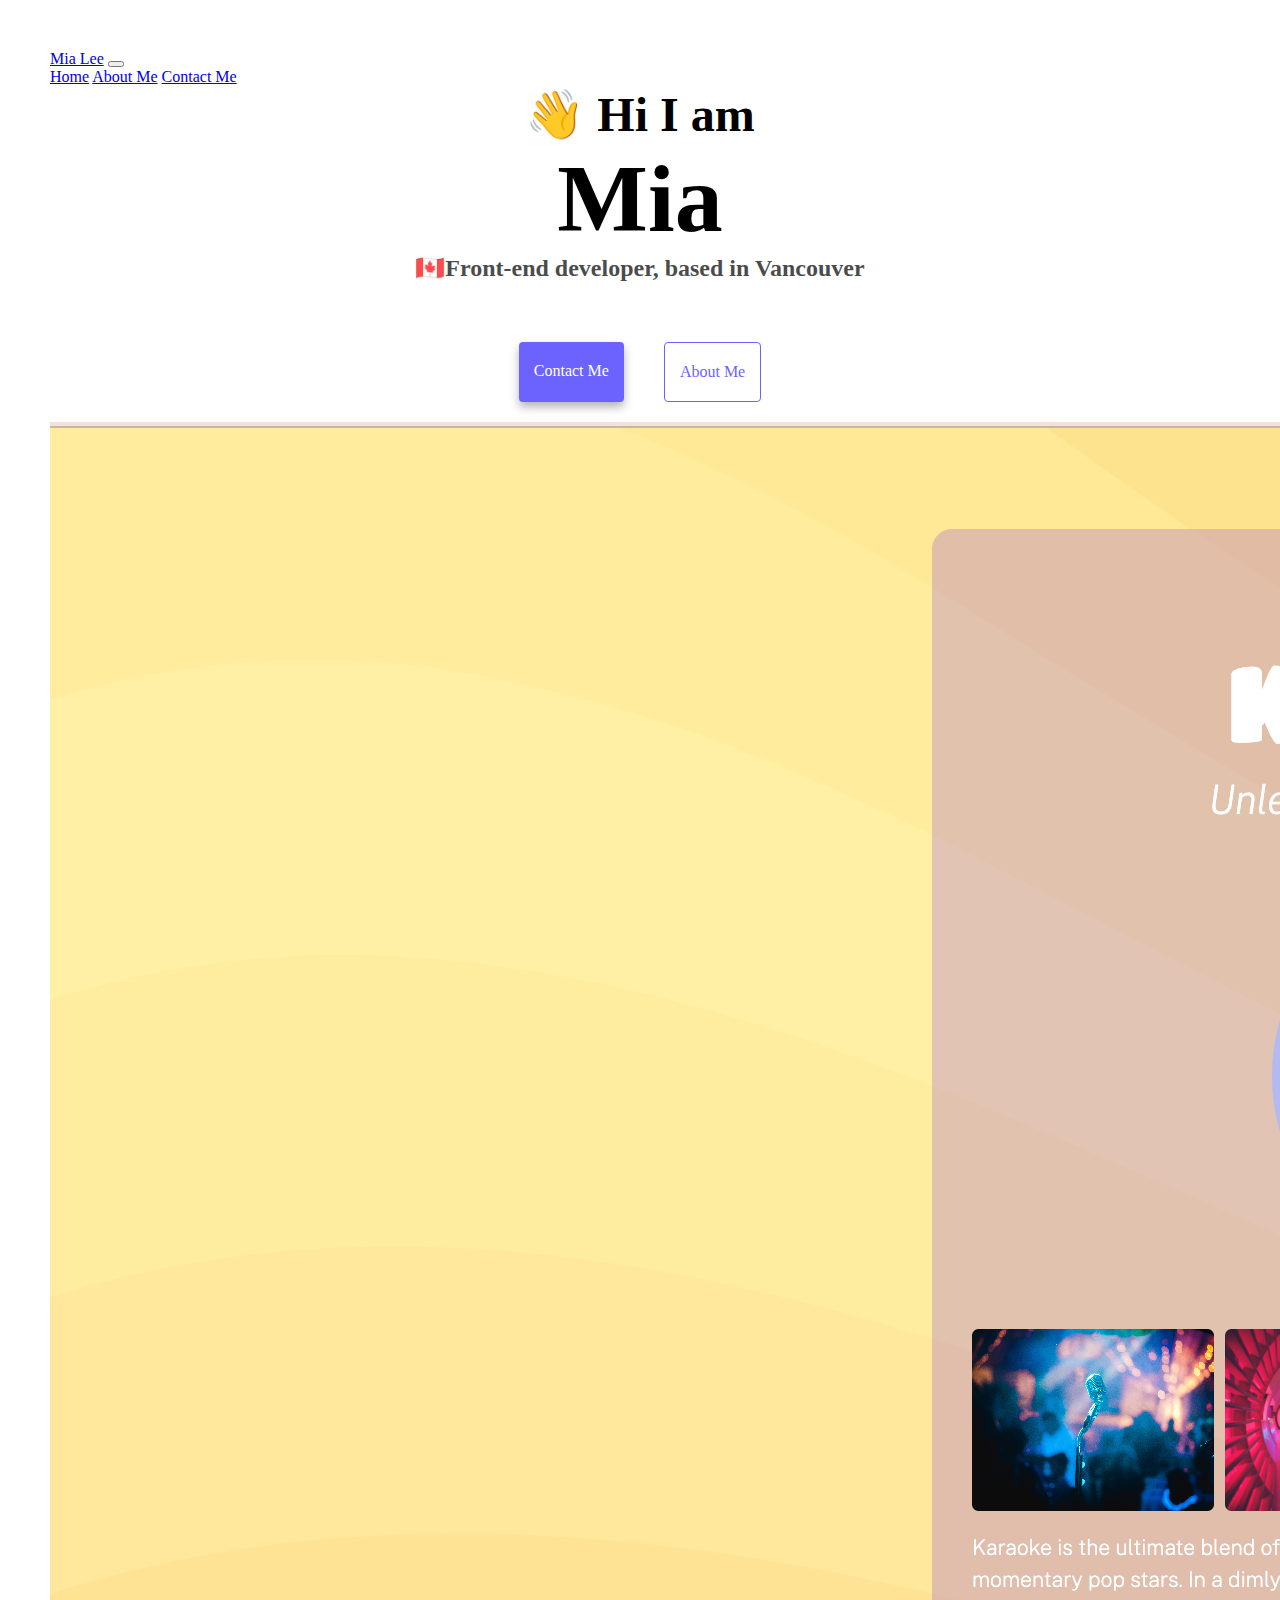
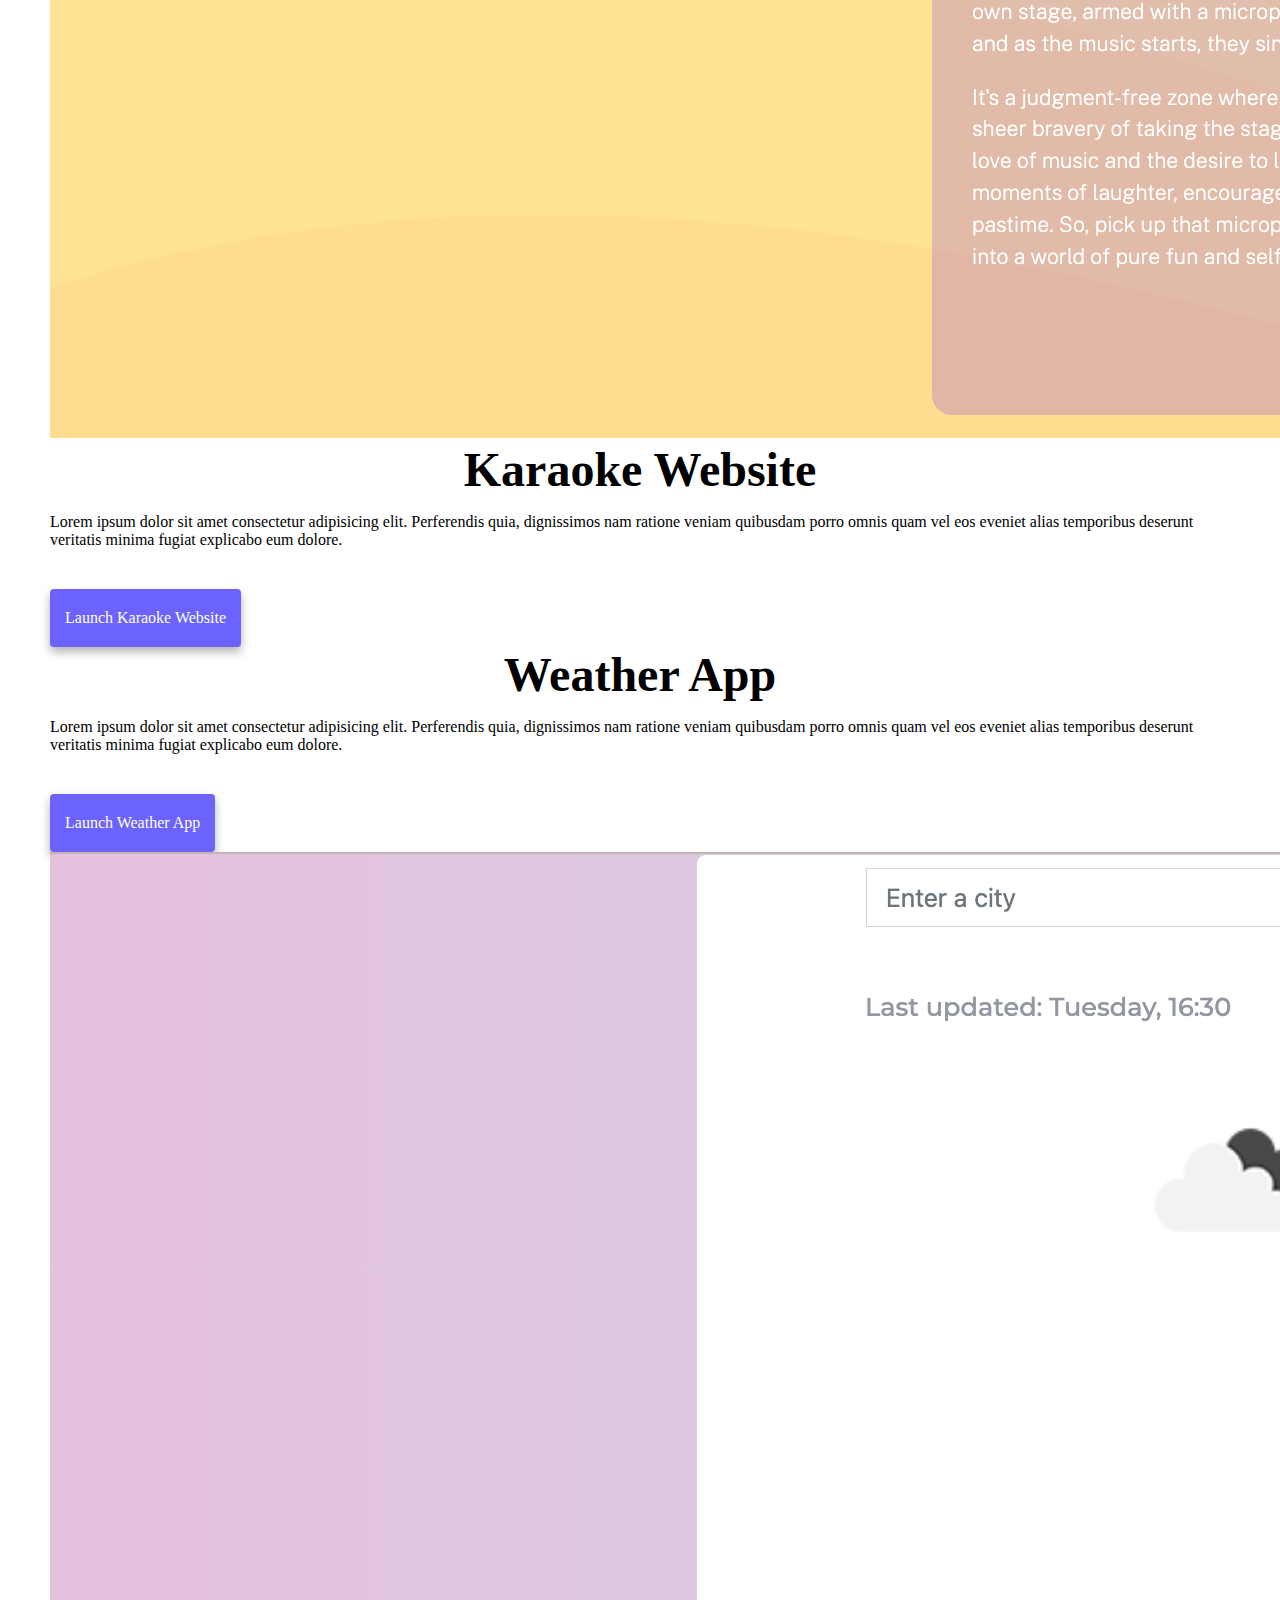
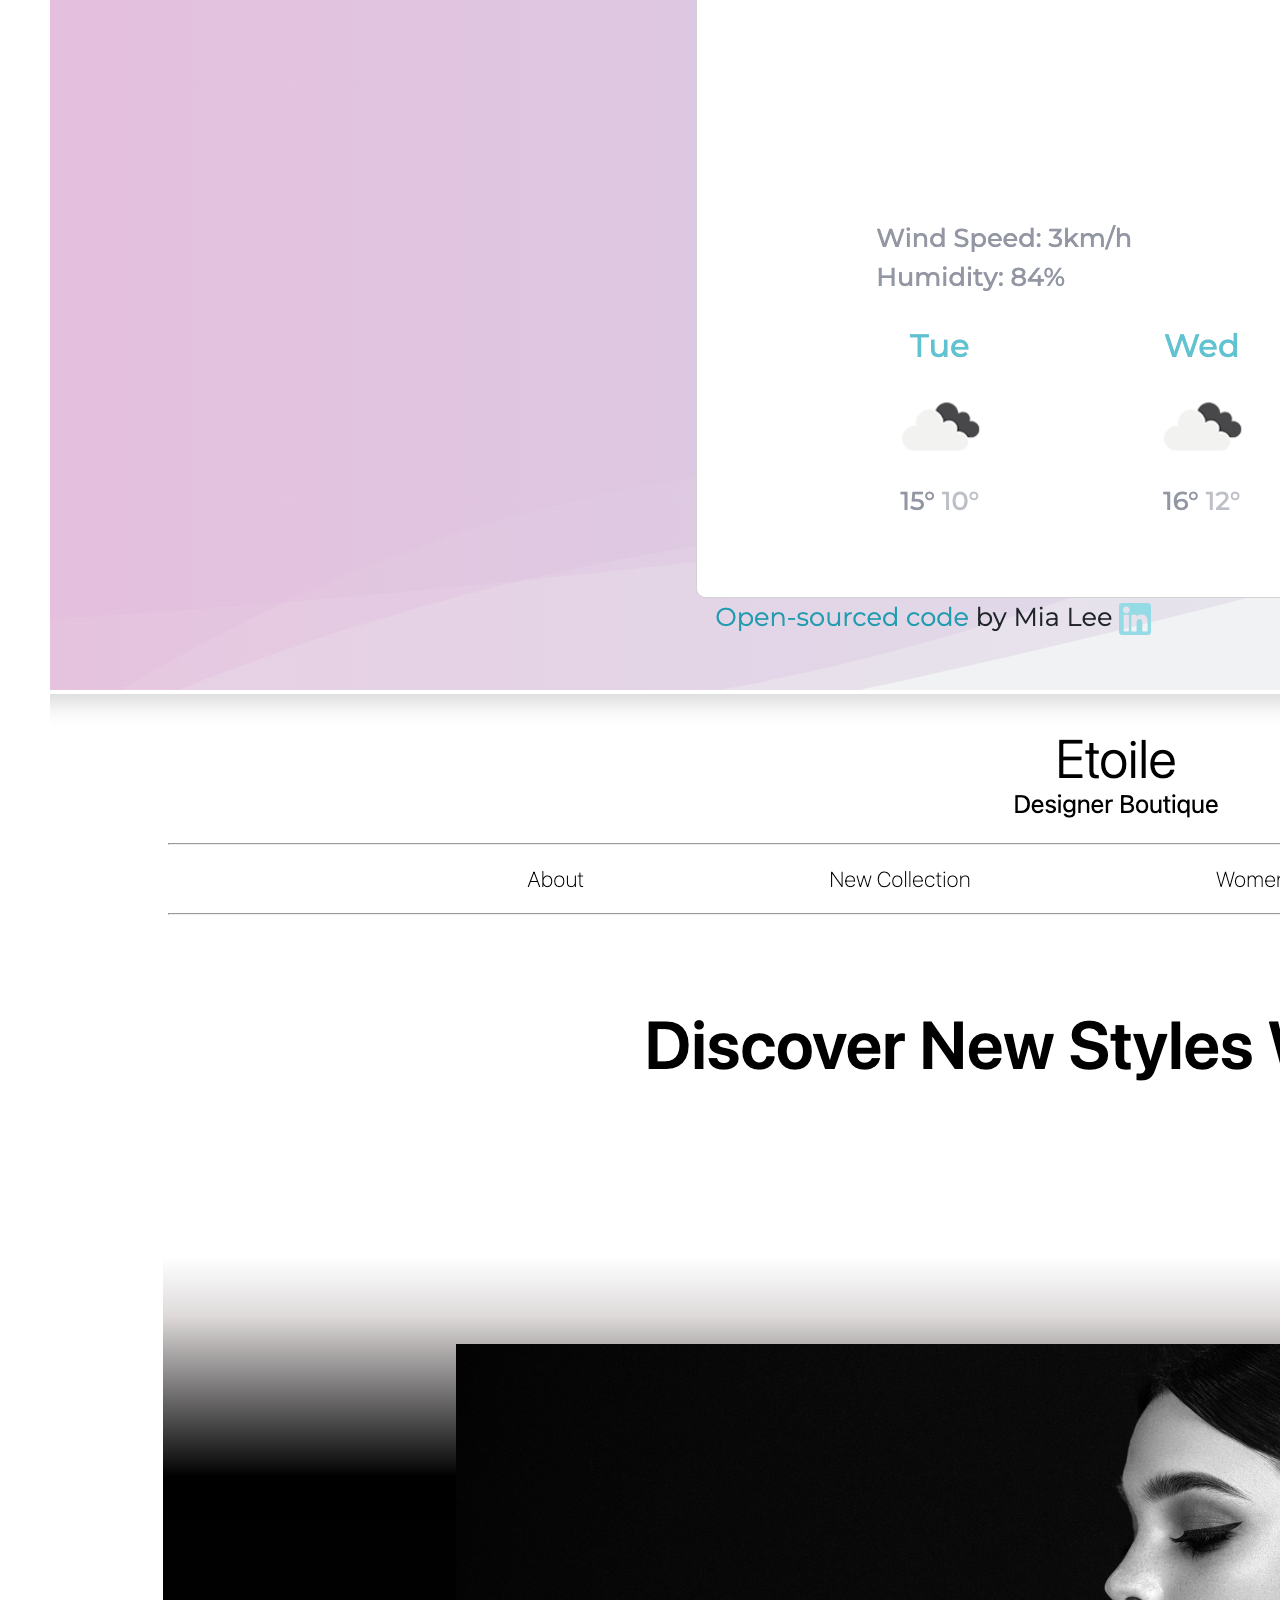
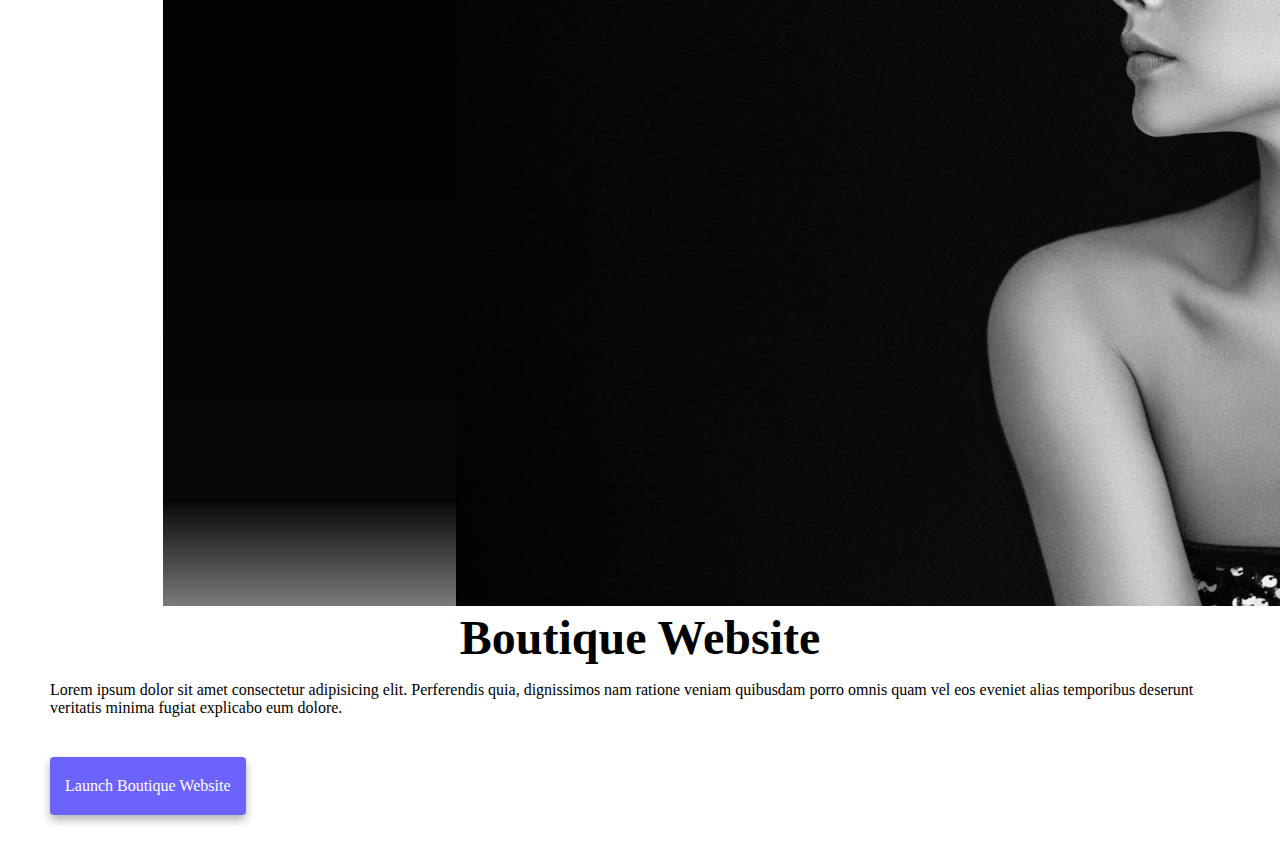
==== index.html @ cc9318b5 "imported website structure from codesandbox homework" ====
<!DOCTYPE html>
<html lang="en">
  <head>
    <meta charset="UTF-8" />
    <meta http-equiv="X-UA-Compatible" content="IE=edge" />
    <meta name="viewport" content="width=device-width, initial-scale=1.0" />
    <title>Mia</title>

    <link
      href="https://cdn.jsdelivr.net/npm/bootstrap@5.3.2/dist/css/bootstrap.min.css"
      rel="stylesheet"
      integrity="sha384-T3c6CoIi6uLrA9TneNEoa7RxnatzjcDSCmG1MXxSR1GAsXEV/Dwwykc2MPK8M2HN"
      crossorigin="anonymous"
    />
    <link rel="stylesheet" href="style.css" />
    <script
      src="https://cdn.jsdelivr.net/npm/bootstrap@5.3.2/dist/js/bootstrap.bundle.min.js"
      integrity="sha384-C6RzsynM9kWDrMNeT87bh95OGNyZPhcTNXj1NW7RuBCsyN/o0jlpcV8Qyq46cDfL"
      crossorigin="anonymous"
    ></script>
  </head>
  <body>
    <nav class="navbar navbar-expand-md navbar-light bg-light fixed-top">
      <div class="container">
        <a class="navbar-brand" href="index.html">Mia Lee</a>
        <button
          class="navbar-toggler"
          type="button"
          data-bs-toggle="collapse"
          data-bs-target="#navbarNavAltMarkup"
          aria-controls="navbarNavAltMarkup"
          aria-expanded="false"
          aria-label="Toggle navigation"
        >
          <span class="navbar-toggler-icon"></span>
        </button>
        <div class="collapse navbar-collapse" id="navbarNavAltMarkup">
          <div class="navbar-nav">
            <a class="nav-link active" aria-current="page" href="#">Home</a>
            <a class="nav-link" href="about.html">About Me</a>
            <a class="nav-link" href="about.html#contact">Contact Me</a>
          </div>
        </div>
      </div>
    </nav>
    <h2>👋 Hi I am</h2>
    <h1>Mia</h1>
    <h3>🇨🇦Front-end developer, based in Vancouver</h3>
    <div class="navigation-links m-4">
      <a href="about.html#contact" class="contact-link">Contact me</a>
      <a href="about.html" class="about-link">About me</a>
    </div>
    <div class="container-fluid">
      <div class="row mt-5">
        <div class="col-md-6 mb-3">
          <img src="images/karaoke.png" class="img-fluid rounded" />
        </div>
        <div class="col-md-6">
          <h2 class="mb-5">Karaoke Website</h2>
          <p>
            Lorem ipsum dolor sit amet consectetur adipisicing elit. Perferendis
            quia, dignissimos nam ratione veniam quibusdam porro omnis quam vel
            eos eveniet alias temporibus deserunt veritatis minima fugiat
            explicabo eum dolore.
          </p>
          <div class="app-links">
            <a class="contact-link" href="#">Launch Karaoke Website</a>
          </div>
        </div>
      </div>
      <div class="row mt-3">
        <div class="col-md-6">
          <h2 class="mb-4">Weather App</h2>
          <p>
            Lorem ipsum dolor sit amet consectetur adipisicing elit. Perferendis
            quia, dignissimos nam ratione veniam quibusdam porro omnis quam vel
            eos eveniet alias temporibus deserunt veritatis minima fugiat
            explicabo eum dolore.
          </p>
          <div class="app-links mb-3">
            <a class="contact-link" href="#">Launch Weather App</a>
          </div>
        </div>
        <div class="col-md-6 mb-2">
          <img src="images/weather.png" class="img-fluid rounded" />
        </div>
      </div>
      <div class="row mt-5">
        <div class="col-md-6 mb-3">
          <img src="images/boutique.png" class="img-fluid rounded" />
        </div>
        <div class="col-md-6 mb-2">
          <h2 class="mb-5">Boutique Website</h2>
          <p>
            Lorem ipsum dolor sit amet consectetur adipisicing elit. Perferendis
            quia, dignissimos nam ratione veniam quibusdam porro omnis quam vel
            eos eveniet alias temporibus deserunt veritatis minima fugiat
            explicabo eum dolore.
          </p>
          <div class="app-links">
            <a class="contact-link" href="#">Launch Boutique Website</a>
          </div>
        </div>
      </div>
    </div>
  </body>
</html>
---- style.css ----
:root {
  --primary-color: #6c63ff;
  --secondary-color: #f5f2fe;
  --highlight-color: #4df5d9;
  --box-shadow: 0 5px 10px rgba(0, 0, 0, 0.3);
}

body {
  margin: 50px;
}

h1,
h2,
h3 {
  text-align: center;
  margin: 0;
}

h1 {
  font-size: 96px;
}

h2 {
  font-size: 48px;
}

h3 {
  font-size: 24px;
  opacity: 0.7;
}

.navigation-links {
  display: flex;
  margin-top: 40px;
  justify-content: center;
}

.navigation-links a {
  margin: 20px;
  border-radius: 4px;
  padding: 20px 15px;
  text-decoration: none;
  text-transform: capitalize;
}
.app-links {
  display: flex;
  margin-top: 40px;
}
.app-links a {
  border-radius: 4px;
  padding: 20px 15px;
  text-decoration: none;
  text-transform: capitalize;
}

.contact-link {
  background: var(--primary-color);
  box-shadow: var(--box-shadow);
  color: white;
}

.about-link {
  color: var(--primary-color);
  border: 1px solid var(--primary-color);
}

.email-link {
  display: flex;
  justify-content: center;
  color: var(--primary-color);
  font-size: 28px;
  text-decoration: none;
}

.email-link:hover {
  text-decoration: underline;
}
a:hover {
  color: var(--highlight-color);
}
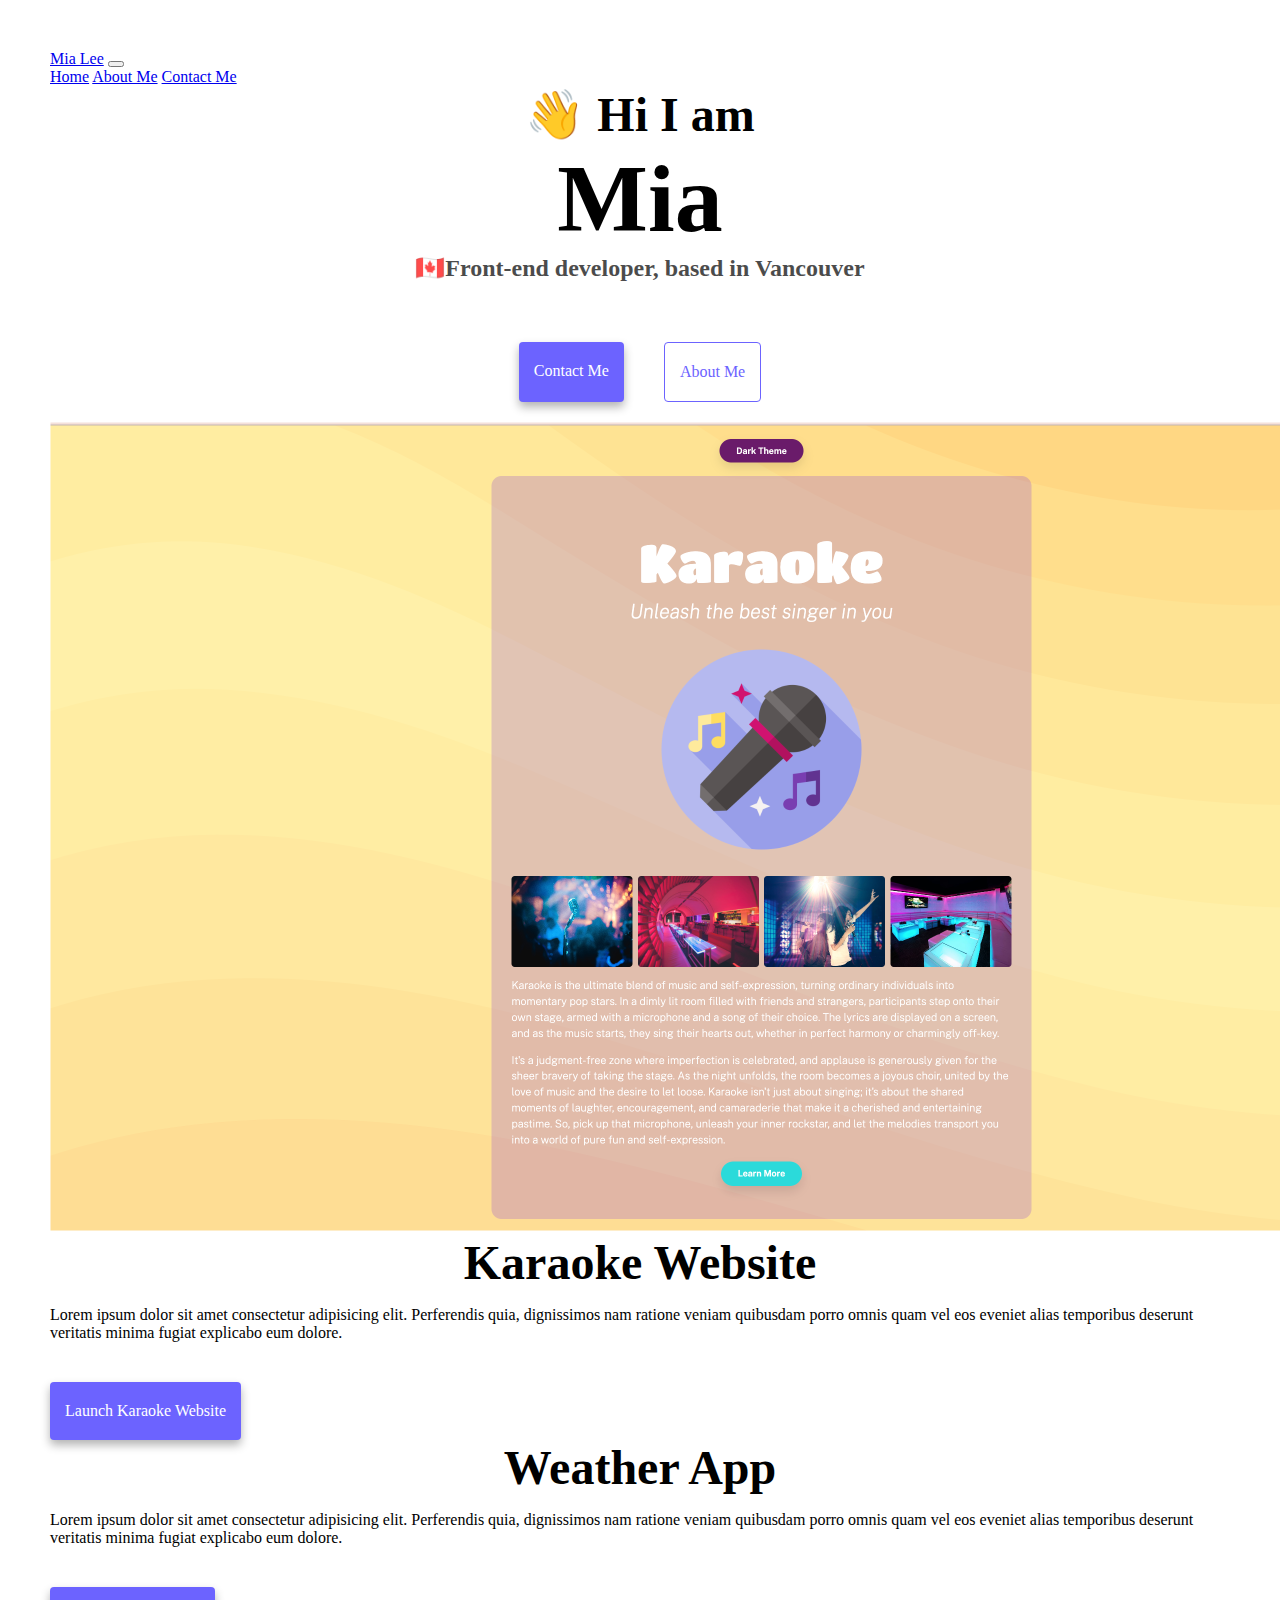
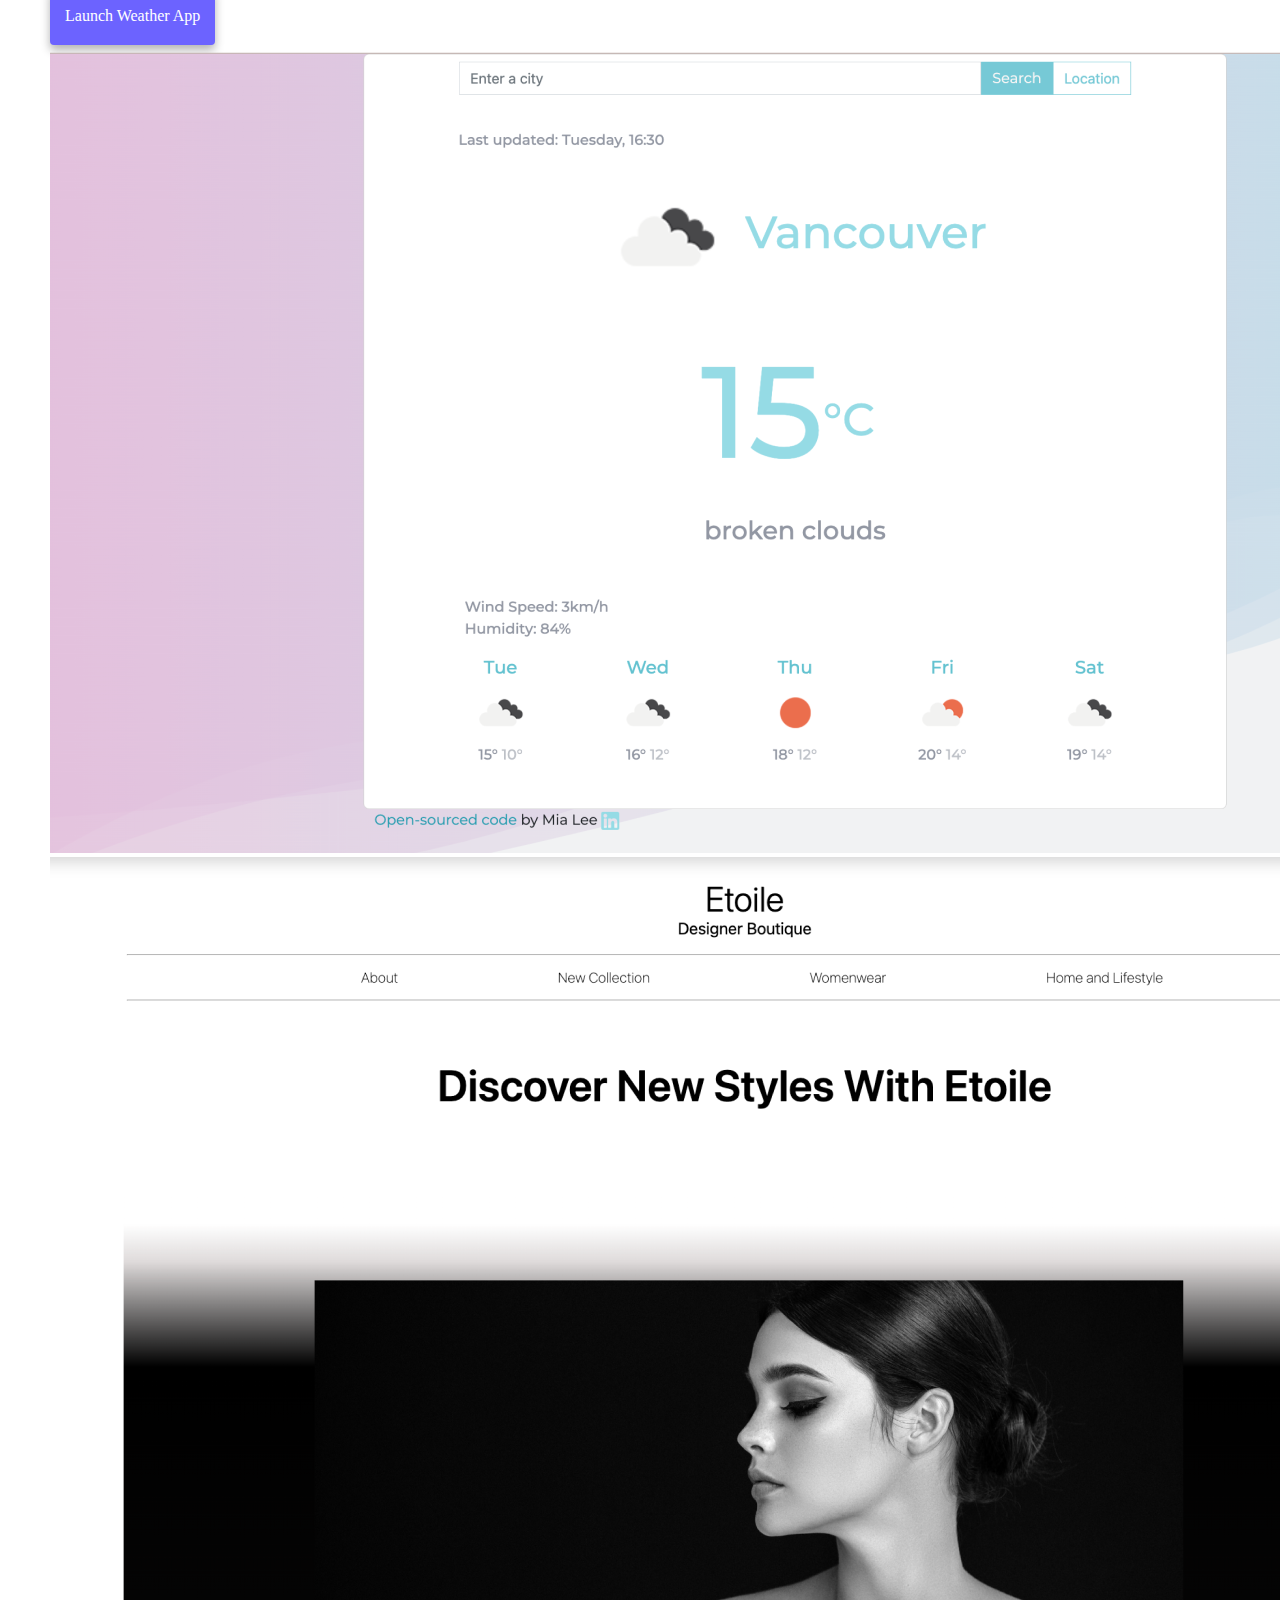
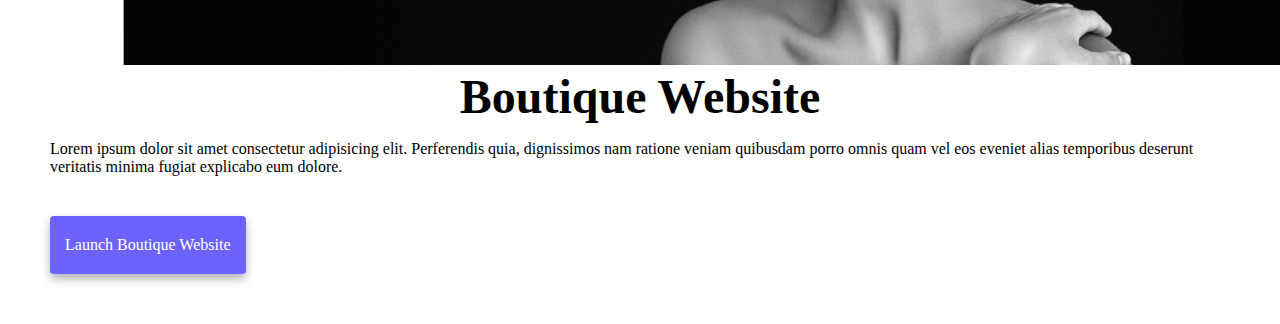
==== commit 9e1e0ed1: "added SEO optimisation" ====
--- a/index.html
+++ b/index.html
@@ -4,7 +4,7 @@
     <meta charset="UTF-8" />
     <meta http-equiv="X-UA-Compatible" content="IE=edge" />
     <meta name="viewport" content="width=device-width, initial-scale=1.0" />
-    <title>Mia</title>
+    <title>Mia Lee - Front-end Developer Portfolio</title>
 
     <link
       href="https://cdn.jsdelivr.net/npm/bootstrap@5.3.2/dist/css/bootstrap.min.css"
@@ -53,7 +53,7 @@
     <div class="container-fluid">
       <div class="row mt-5">
         <div class="col-md-6 mb-3">
-          <img src="images/karaoke.png" class="img-fluid rounded" />
+          <img src="images/karaoke.png" class="img-fluid rounded" title="Karaoke Website"/>
         </div>
         <div class="col-md-6">
           <h2 class="mb-5">Karaoke Website</h2>
@@ -82,12 +82,12 @@
           </div>
         </div>
         <div class="col-md-6 mb-2">
-          <img src="images/weather.png" class="img-fluid rounded" />
+          <img src="images/weather.png" class="img-fluid rounded" title="Weather App"/>
         </div>
       </div>
       <div class="row mt-5">
         <div class="col-md-6 mb-3">
-          <img src="images/boutique.png" class="img-fluid rounded" />
+          <img src="images/boutique.png" class="img-fluid rounded" title="Boutique Website"/>
         </div>
         <div class="col-md-6 mb-2">
           <h2 class="mb-5">Boutique Website</h2>
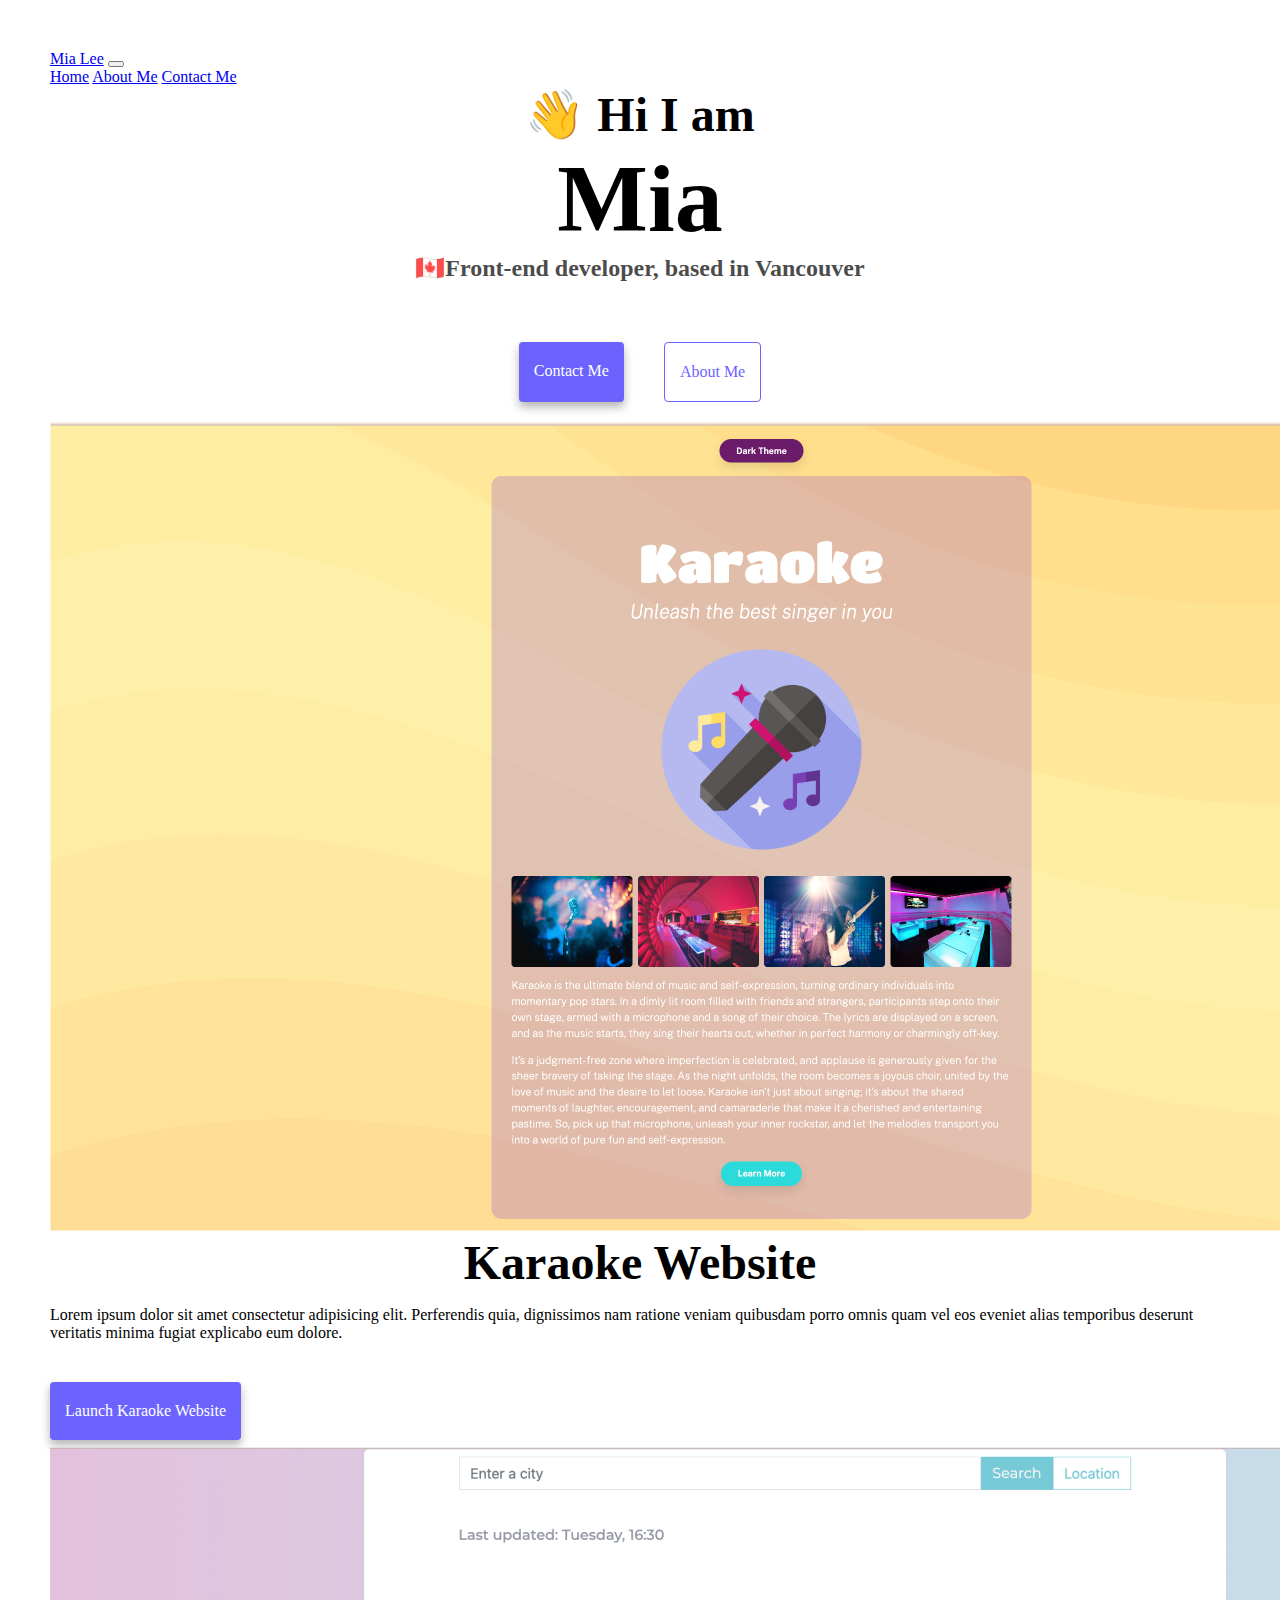
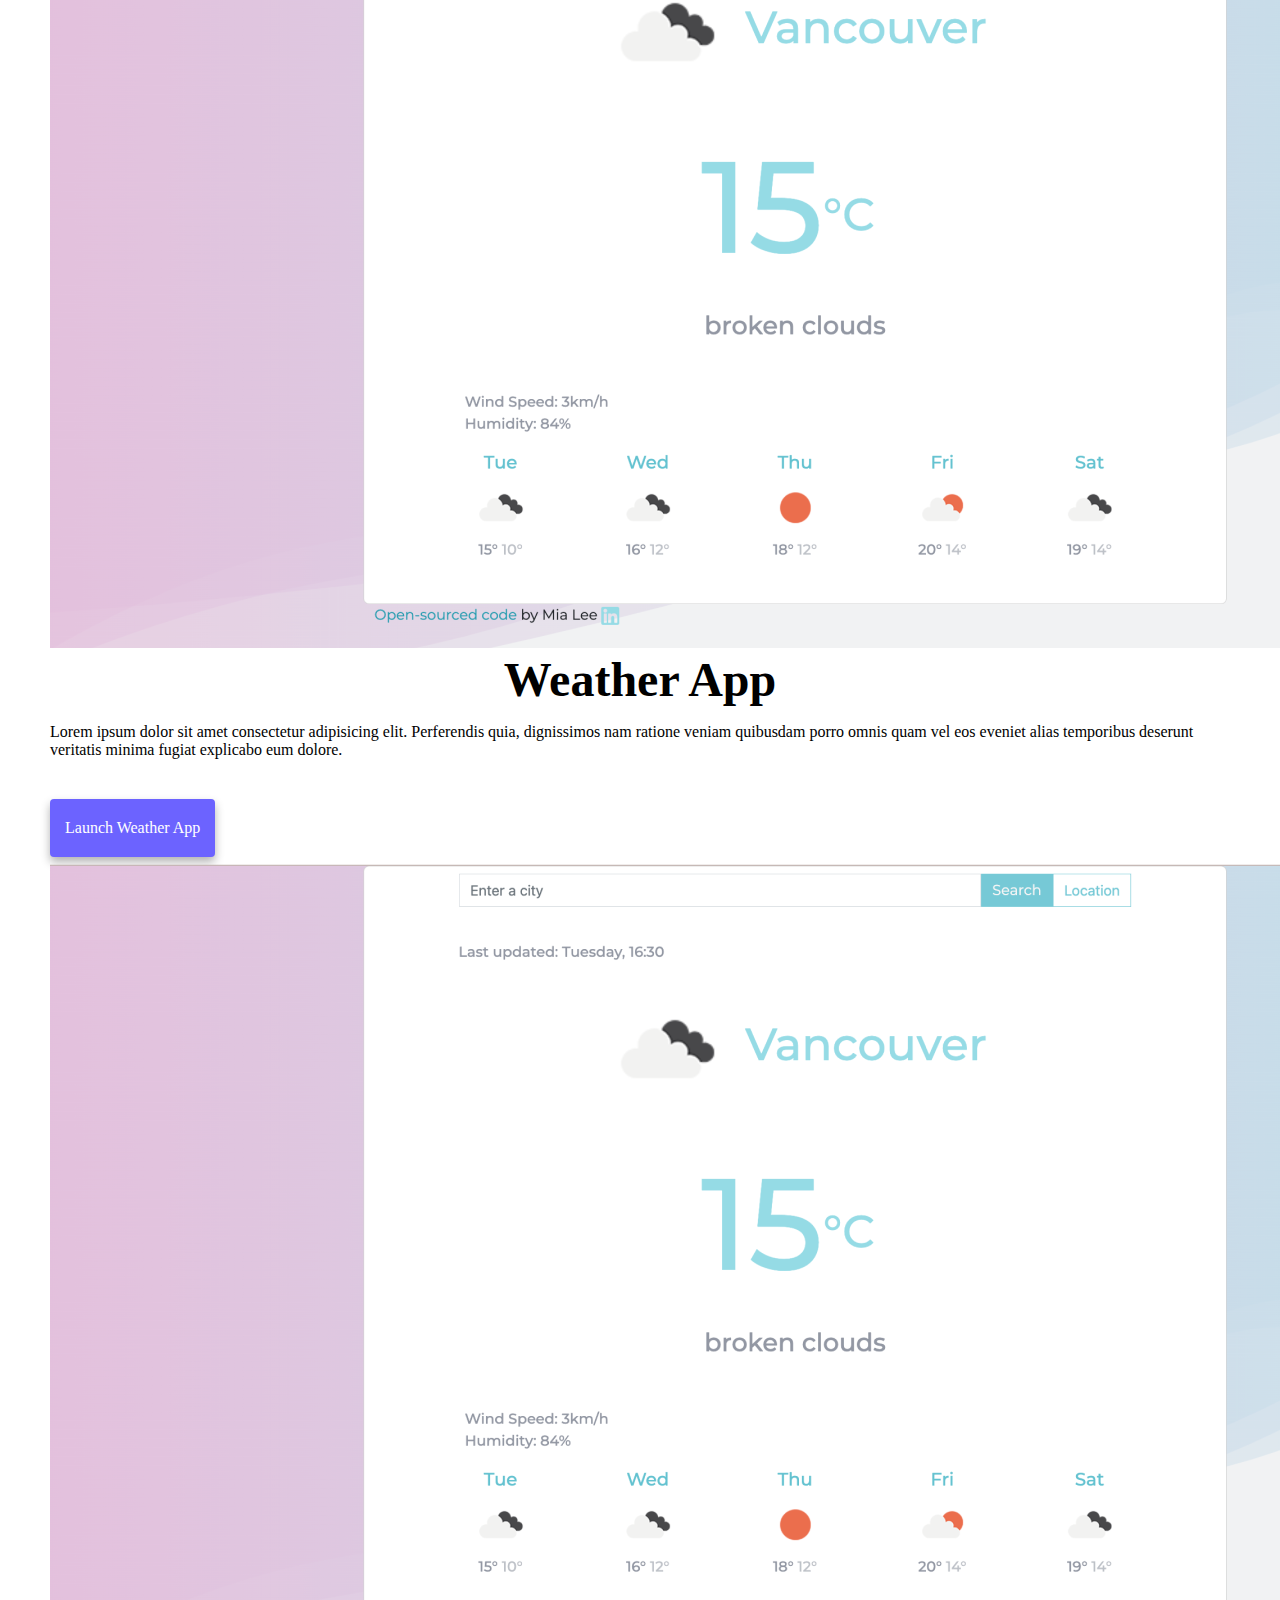
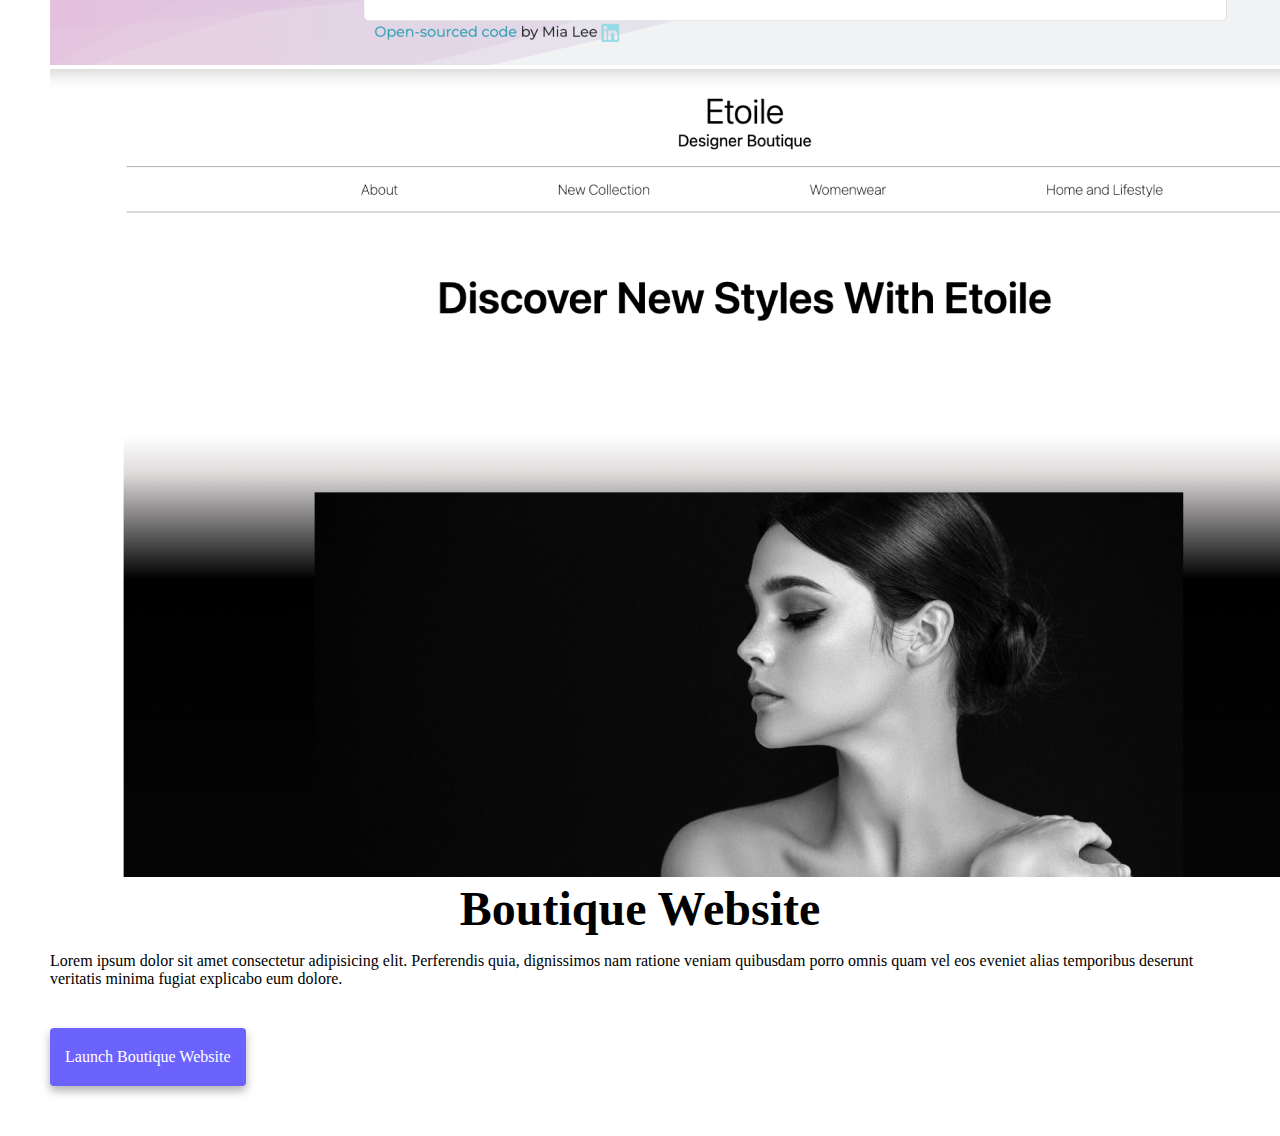
==== commit 36e3121f: "fixed buttons on the landing page" ====
--- a/index.html
+++ b/index.html
@@ -22,7 +22,7 @@
   <body>
     <nav class="navbar navbar-expand-md navbar-light bg-light fixed-top">
       <div class="container">
-        <a class="navbar-brand" href="index.html">Mia Lee</a>
+        <a class="navbar-brand" href="/">Mia Lee</a>
         <button
           class="navbar-toggler"
           type="button"
@@ -37,18 +37,18 @@
         <div class="collapse navbar-collapse" id="navbarNavAltMarkup">
           <div class="navbar-nav">
             <a class="nav-link active" aria-current="page" href="#">Home</a>
-            <a class="nav-link" href="about.html">About Me</a>
-            <a class="nav-link" href="about.html#contact">Contact Me</a>
+            <a class="nav-link" href="/about.html">About Me</a>
+            <a class="nav-link" href="/about.html#contact">Contact Me</a>
           </div>
         </div>
       </div>
     </nav>
-    <h2>👋 Hi I am</h2>
+    <h2 id="greeting">👋 Hi I am</h2>
     <h1>Mia</h1>
     <h3>🇨🇦Front-end developer, based in Vancouver</h3>
     <div class="navigation-links m-4">
-      <a href="about.html#contact" class="contact-link">Contact me</a>
-      <a href="about.html" class="about-link">About me</a>
+      <a href="/about.html#contact" class="contact-link">Contact me</a>
+      <a href="/about.html" class="about-link">About me</a>
     </div>
     <div class="container-fluid">
       <div class="row mt-5">
@@ -64,12 +64,16 @@
             explicabo eum dolore.
           </p>
           <div class="app-links">
-            <a class="contact-link" href="#">Launch Karaoke Website</a>
+            <a class="project-link" href="#">Launch Karaoke Website</a>
           </div>
         </div>
       </div>
       <div class="row mt-3">
         <div class="col-md-6">
+             <div class="col-md-6 mb-2">
+          <img src="images/weather.png" class="img-fluid rounded" title="Weather App" id="small-weather-img"/>
+
+        </div>
           <h2 class="mb-4">Weather App</h2>
           <p>
             Lorem ipsum dolor sit amet consectetur adipisicing elit. Perferendis
@@ -78,11 +82,11 @@
             explicabo eum dolore.
           </p>
           <div class="app-links mb-3">
-            <a class="contact-link" href="#">Launch Weather App</a>
+            <a class="project-link" href="#">Launch Weather App</a>
           </div>
         </div>
         <div class="col-md-6 mb-2">
-          <img src="images/weather.png" class="img-fluid rounded" title="Weather App"/>
+          <img src="images/weather.png" class="img-fluid rounded" title="Weather App" id="front-weather-img"/>
         </div>
       </div>
       <div class="row mt-5">
@@ -90,7 +94,7 @@
           <img src="images/boutique.png" class="img-fluid rounded" title="Boutique Website"/>
         </div>
         <div class="col-md-6 mb-2">
-          <h2 class="mb-5">Boutique Website</h2>
+          <h2 class="mb-4">Boutique Website</h2>
           <p>
             Lorem ipsum dolor sit amet consectetur adipisicing elit. Perferendis
             quia, dignissimos nam ratione veniam quibusdam porro omnis quam vel
@@ -98,7 +102,7 @@
             explicabo eum dolore.
           </p>
           <div class="app-links">
-            <a class="contact-link" href="#">Launch Boutique Website</a>
+            <a class="project-link" href="#">Launch Boutique Website</a>
           </div>
         </div>
       </div>
--- a/style.css
+++ b/style.css
@@ -52,6 +52,11 @@
   text-decoration: none;
   text-transform: capitalize;
 }
+.project-link {
+     background: var(--primary-color);
+  box-shadow: var(--box-shadow);
+  color: white;
+}
 
 .contact-link {
   background: var(--primary-color);
@@ -78,3 +83,33 @@
 a:hover {
   color: var(--highlight-color);
 }
+@media (max-width: 768px) {
+   .contact-link {
+    display: none;
+   }
+   .about-link {
+    display: none;
+   }
+   #greeting {
+    display: none;
+   }
+   #front-weather-img {
+    display: none;
+   }
+   #small-weather-img {
+    margin-top: 20px;
+   }
+   #about-h1 {
+    font-size: 80px;
+   }
+   .app-links {
+    display: block;
+    margin: 40px;
+    text-align: center;
+  }
+
+@media (min-width: 768px){
+    #small-weather-img {
+        display: none;
+    }
+}